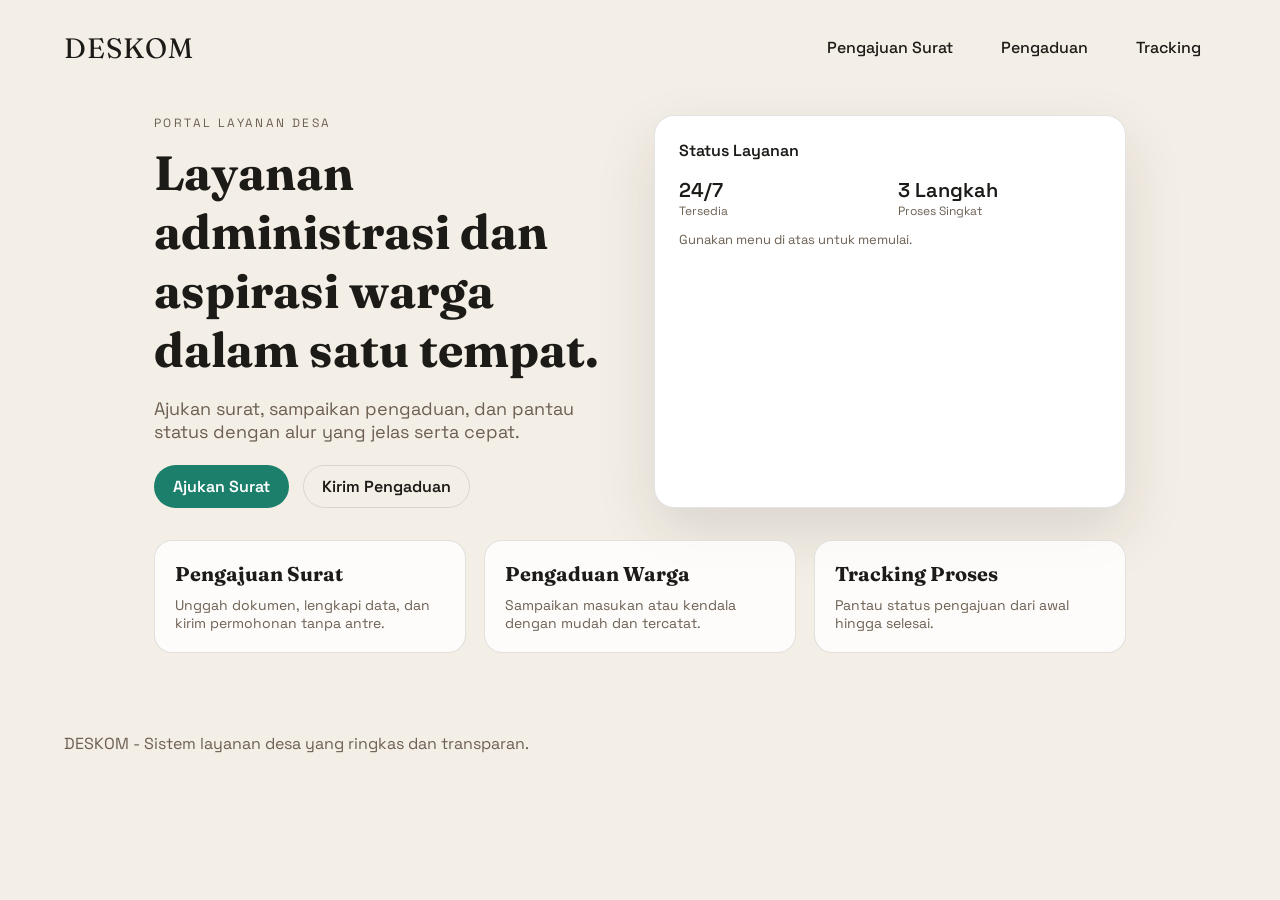
==== templates/index.html @ 74367c9b "first commit" ====
<!doctype html>
<html lang="id">
  <head>
    <meta charset="utf-8" />
    <meta name="viewport" content="width=device-width, initial-scale=1" />
    <title>Deskom - Layanan Desa</title>
    <link rel="stylesheet" href="/static/style.css" />
  </head>
  <body>
    <header class="site-header">
      <div class="brand">DESKOM</div>
      <nav class="nav">
        <a href="/pengajuan">Pengajuan Surat</a>
        <a href="/pengaduan">Pengaduan</a>
        <a href="/tracking">Tracking</a>
      </nav>
    </header>

    <main class="container">
      <section class="hero">
        <div class="hero-content">
          <p class="eyebrow">Portal Layanan Desa</p>
          <h1>Layanan administrasi dan aspirasi warga dalam satu tempat.</h1>
          <p class="lead">
            Ajukan surat, sampaikan pengaduan, dan pantau status dengan alur
            yang jelas serta cepat.
          </p>
          <div class="cta-row">
            <a class="btn primary" href="/pengajuan">Ajukan Surat</a>
            <a class="btn ghost" href="/pengaduan">Kirim Pengaduan</a>
          </div>
        </div>
        <div class="hero-card">
          <div class="card-title">Status Layanan</div>
          <div class="metrics">
            <div>
              <div class="metric-value">24/7</div>
              <div class="metric-label">Tersedia</div>
            </div>
            <div>
              <div class="metric-value">3 Langkah</div>
              <div class="metric-label">Proses Singkat</div>
            </div>
          </div>
          <p class="card-note">Gunakan menu di atas untuk memulai.</p>
        </div>
      </section>

      <section class="feature-grid">
        <a class="feature-card" href="/pengajuan">
          <h3>Pengajuan Surat</h3>
          <p>
            Unggah dokumen, lengkapi data, dan kirim permohonan tanpa antre.
          </p>
        </a>
        <a class="feature-card" href="/pengaduan">
          <h3>Pengaduan Warga</h3>
          <p>Sampaikan masukan atau kendala dengan mudah dan tercatat.</p>
        </a>
        <a class="feature-card" href="/tracking">
          <h3>Tracking Proses</h3>
          <p>Pantau status pengajuan dari awal hingga selesai.</p>
        </a>
      </section>
    </main>

    <footer class="site-footer">
      <p>DESKOM - Sistem layanan desa yang ringkas dan transparan.</p>
    </footer>
  </body>
</html>
---- static/style.css ----
@import url("https://fonts.googleapis.com/css2?family=Fraunces:wght@400;600;700&family=Space+Grotesk:wght@400;500;600&display=swap");

:root {
  --bg: #f4efe6;
  --bg-deep: #e7dccb;
  --ink: #1d1b18;
  --muted: #6c5f52;
  --accent: #1b7f6b;
  --accent-2: #d4632b;
  --card: #ffffff;
  --line: rgba(29, 27, 24, 0.12);
  --shadow: 0 24px 60px rgba(29, 27, 24, 0.12);
}

* {
  box-sizing: border-box;
  margin: 0;
  padding: 0;
}

body {
  font-family: "Space Grotesk", system-ui, sans-serif;
  color: var(--ink);
  background: var(--bg);
  min-height: 100vh;
}

a {
  color: inherit;
  text-decoration: none;
}

.site-header {
  display: flex;
  align-items: center;
  justify-content: space-between;
  padding: 28px 64px 8px;
}

.brand {
  font-family: "Fraunces", serif;
  font-size: 28px;
  letter-spacing: 1px;
}

.nav {
  display: flex;
  gap: 18px;
  flex-wrap: wrap;
}

.nav a {
  padding: 8px 14px;
  border-radius: 999px;
  border: 1px solid transparent;
  transition: all 0.2s ease;
  font-weight: 500;
}

.nav a:hover,
.nav a.active {
  border-color: var(--line);
  background: rgba(255, 255, 255, 0.7);
}

.container {
  max-width: 1100px;
  margin: 0 auto;
  padding: 40px 64px 80px;
}

.container.narrow {
  max-width: 760px;
}

.hero {
  display: grid;
  grid-template-columns: repeat(auto-fit, minmax(260px, 1fr));
  gap: 28px;
  align-items: stretch;
  animation: fade-up 0.6s ease both;
}

.hero-content h1 {
  font-family: "Fraunces", serif;
  font-size: clamp(32px, 4vw, 48px);
  margin: 12px 0 18px;
}

.eyebrow {
  text-transform: uppercase;
  font-size: 12px;
  letter-spacing: 2.4px;
  color: var(--muted);
}

.lead {
  font-size: 18px;
  color: var(--muted);
  max-width: 520px;
}

.cta-row {
  display: flex;
  gap: 14px;
  flex-wrap: wrap;
  margin-top: 22px;
}

.hero-card {
  background: var(--card);
  padding: 24px;
  border-radius: 20px;
  box-shadow: var(--shadow);
  border: 1px solid var(--line);
}

.card-title {
  font-weight: 600;
  margin-bottom: 16px;
}

.metrics {
  display: grid;
  grid-template-columns: repeat(2, 1fr);
  gap: 16px;
  margin-bottom: 12px;
}

.metric-value {
  font-size: 20px;
  font-weight: 600;
}

.metric-label {
  font-size: 12px;
  color: var(--muted);
}

.card-note {
  color: var(--muted);
  font-size: 13px;
}

.feature-grid {
  display: grid;
  grid-template-columns: repeat(auto-fit, minmax(220px, 1fr));
  gap: 18px;
  margin-top: 32px;
  animation: fade-up 0.6s ease 0.1s both;
}

.feature-card {
  background: rgba(255, 255, 255, 0.8);
  padding: 20px;
  border-radius: 18px;
  border: 1px solid var(--line);
  transition:
    transform 0.2s ease,
    box-shadow 0.2s ease;
}

.feature-card:hover {
  transform: translateY(-4px);
  box-shadow: var(--shadow);
}

.feature-card h3 {
  font-family: "Fraunces", serif;
  margin-bottom: 10px;
  font-size: 20px;
}

.feature-card p {
  color: var(--muted);
  font-size: 14px;
}

.panel {
  background: rgba(255, 255, 255, 0.9);
  padding: 28px;
  border-radius: 24px;
  border: 1px solid var(--line);
  box-shadow: var(--shadow);
  animation: fade-up 0.5s ease both;
}

.panel-header h2 {
  font-family: "Fraunces", serif;
  font-size: 28px;
  margin-bottom: 8px;
}

.panel-header p {
  color: var(--muted);
  margin-bottom: 18px;
}

.form {
  display: grid;
  gap: 16px;
}

.field {
  display: grid;
  gap: 8px;
  font-weight: 500;
}

.field input,
.field textarea {
  padding: 12px 14px;
  border-radius: 14px;
  border: 1px solid var(--line);
  font: inherit;
  background: #fffaf4;
}

.field input:focus,
.field textarea:focus {
  outline: 2px solid rgba(27, 127, 107, 0.3);
  border-color: var(--accent);
}

.field small {
  color: var(--muted);
  font-weight: 400;
}

.form-actions {
  display: flex;
  gap: 12px;
  flex-wrap: wrap;
  margin-top: 8px;
}

.btn {
  padding: 10px 18px;
  border-radius: 999px;
  border: 1px solid var(--line);
  font-weight: 600;
  display: inline-flex;
  align-items: center;
  justify-content: center;
  transition:
    transform 0.2s ease,
    box-shadow 0.2s ease;
}

.btn.primary {
  background: var(--accent);
  color: white;
  border-color: transparent;
}

.btn.ghost {
  background: transparent;
}

.btn:hover {
  transform: translateY(-1px);
  box-shadow: 0 12px 24px rgba(27, 127, 107, 0.18);
}

.table-wrap {
  overflow-x: auto;
}

table {
  width: 100%;
  border-collapse: collapse;
  min-width: 420px;
}

th,
td {
  text-align: left;
  padding: 12px 10px;
  border-bottom: 1px solid var(--line);
}

th {
  font-size: 13px;
  text-transform: uppercase;
  letter-spacing: 1px;
  color: var(--muted);
}

.status {
  display: inline-flex;
  padding: 6px 10px;
  border-radius: 999px;
  background: rgba(27, 127, 107, 0.12);
  color: var(--accent);
  font-weight: 600;
  font-size: 12px;
}

.empty-state {
  display: grid;
  gap: 12px;
  padding: 20px;
  background: rgba(27, 127, 107, 0.08);
  border-radius: 16px;
}

.site-footer {
  padding: 0 64px 40px;
  color: var(--muted);
}

@keyframes fade-up {
  from {
    opacity: 0;
    transform: translateY(16px);
  }
  to {
    opacity: 1;
    transform: translateY(0);
  }
}

@media (max-width: 768px) {
  .site-header {
    padding: 24px 24px 0;
    flex-direction: column;
    align-items: flex-start;
    gap: 12px;
  }

  .container {
    padding: 32px 24px 64px;
  }

  .site-footer {
    padding: 0 24px 32px;
  }
}
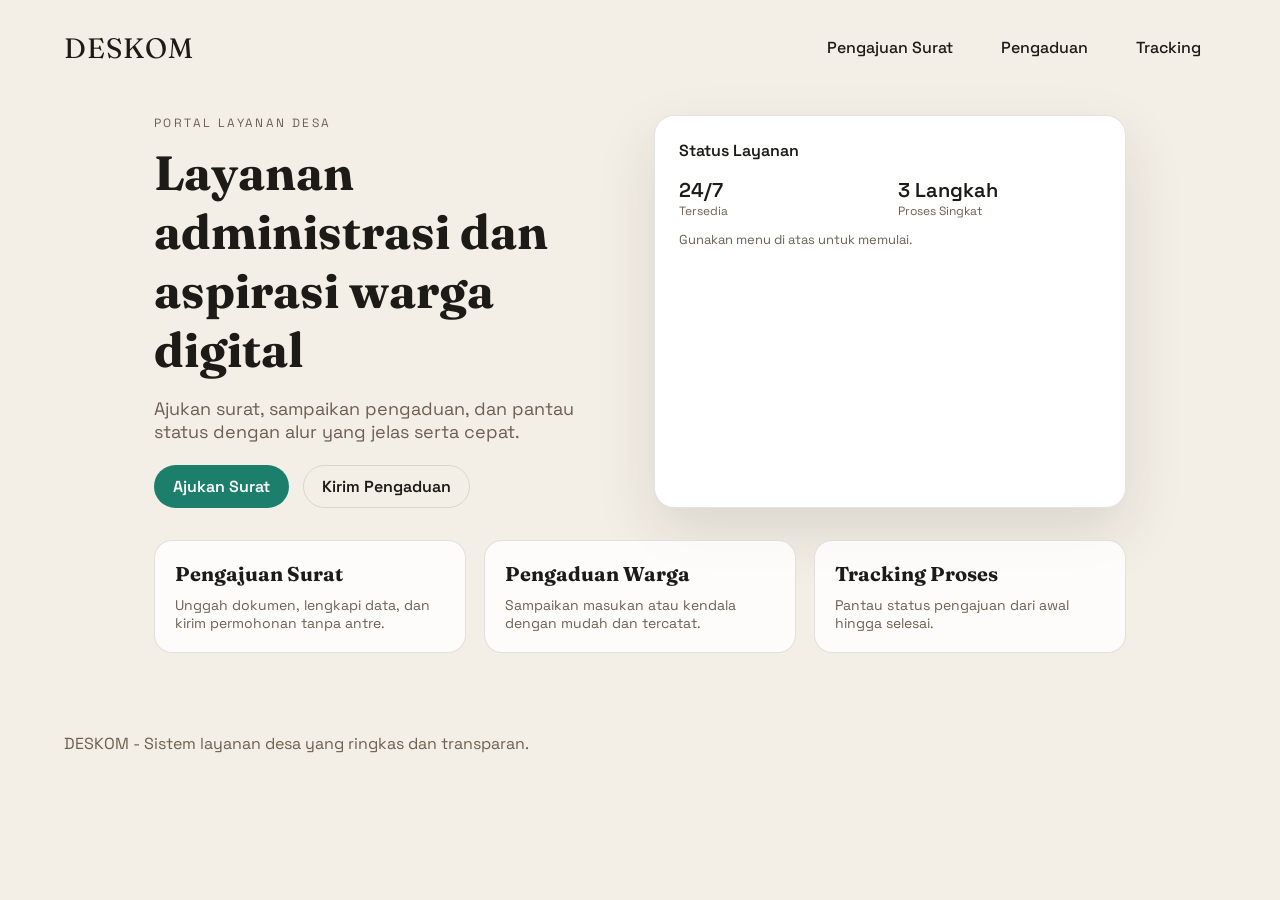
==== commit 594e8780: "test" ====
--- a/templates/index.html
+++ b/templates/index.html
@@ -20,7 +20,7 @@
       <section class="hero">
         <div class="hero-content">
           <p class="eyebrow">Portal Layanan Desa</p>
-          <h1>Layanan administrasi dan aspirasi warga dalam satu tempat.</h1>
+          <h1>Layanan administrasi dan aspirasi warga digital</h1>
           <p class="lead">
             Ajukan surat, sampaikan pengaduan, dan pantau status dengan alur
             yang jelas serta cepat.
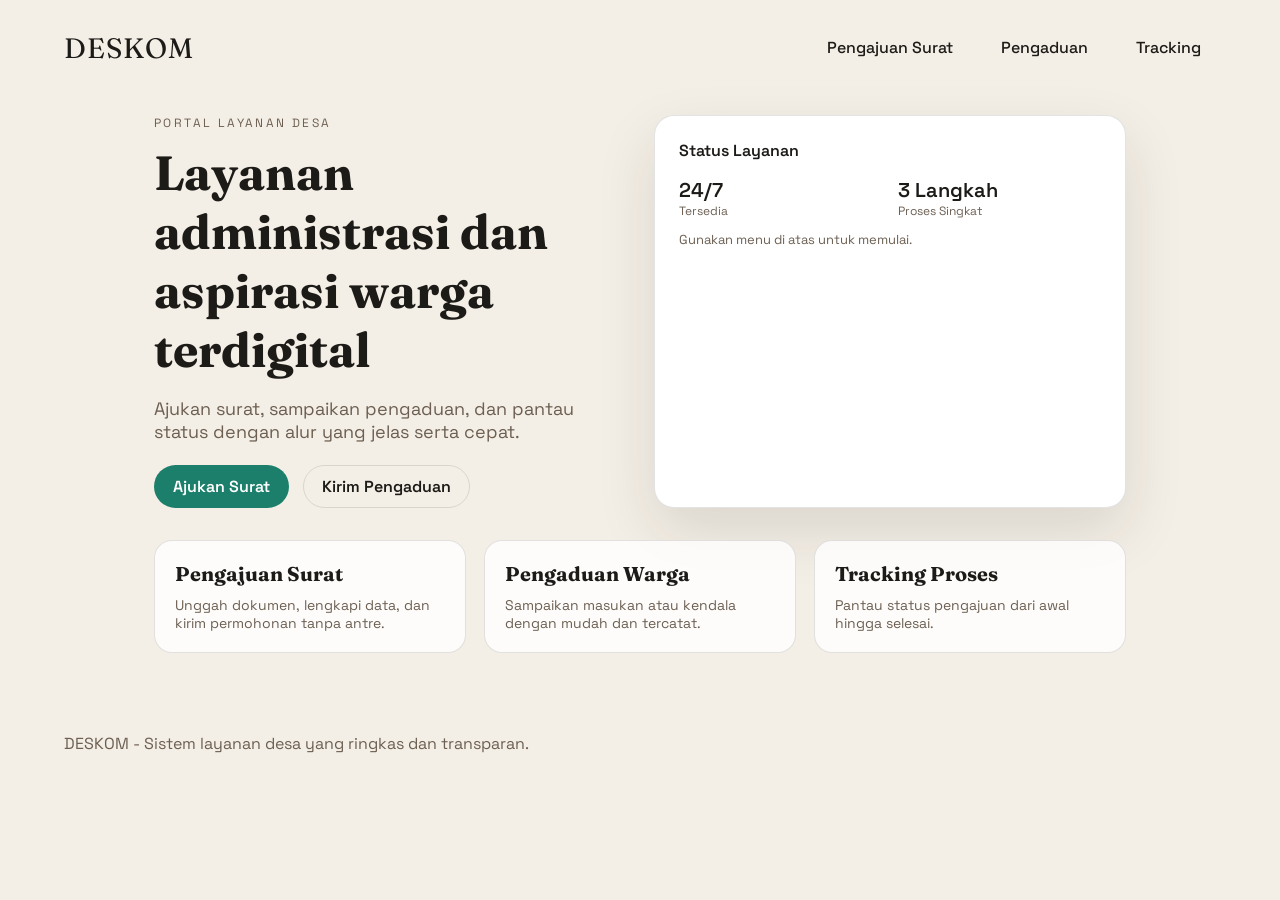
==== commit 79748f43: "test2" ====
--- a/templates/index.html
+++ b/templates/index.html
@@ -20,7 +20,7 @@
       <section class="hero">
         <div class="hero-content">
           <p class="eyebrow">Portal Layanan Desa</p>
-          <h1>Layanan administrasi dan aspirasi warga digital</h1>
+          <h1>Layanan administrasi dan aspirasi warga terdigital</h1>
           <p class="lead">
             Ajukan surat, sampaikan pengaduan, dan pantau status dengan alur
             yang jelas serta cepat.
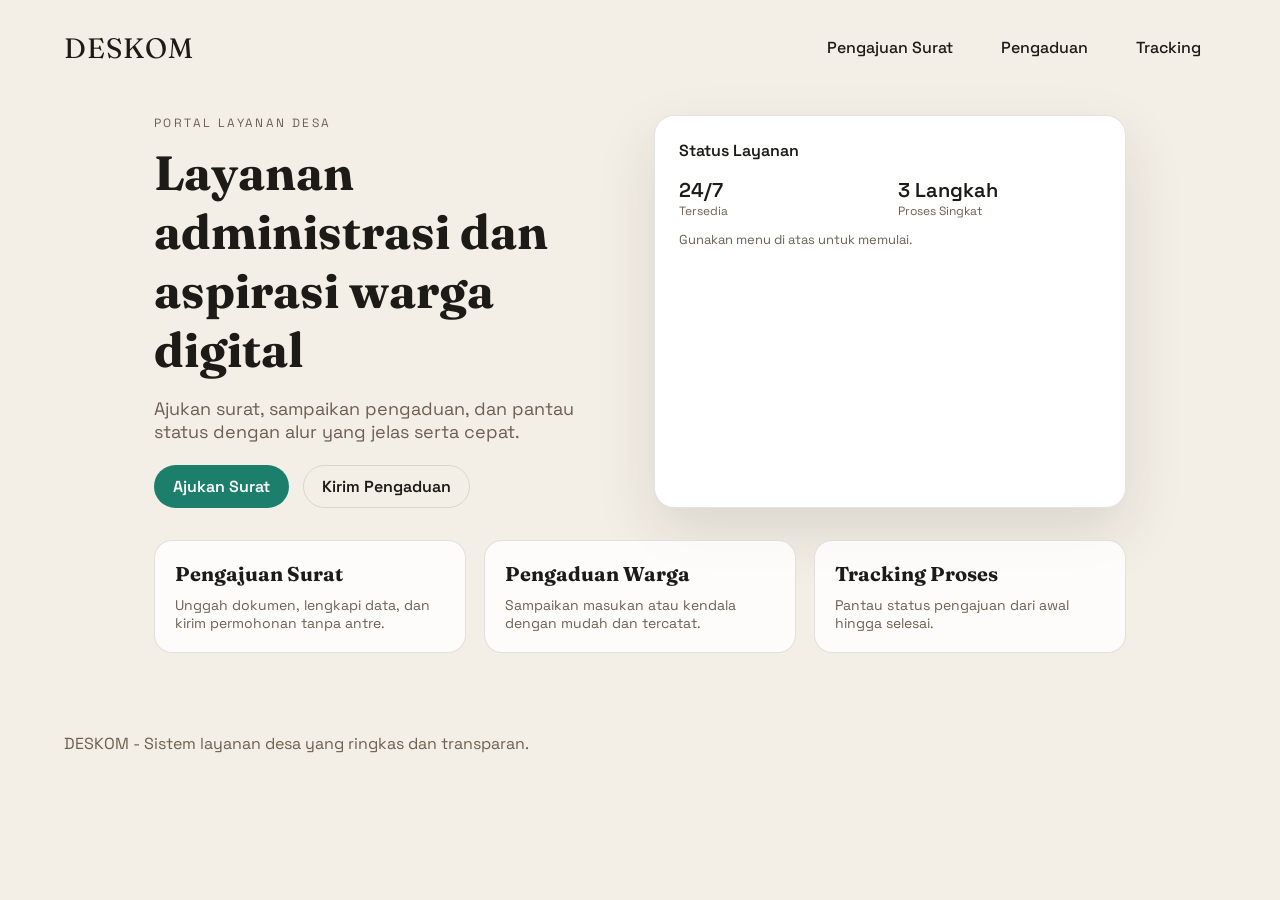
==== commit 9ceb9195: "test3" ====
--- a/templates/index.html
+++ b/templates/index.html
@@ -20,7 +20,7 @@
       <section class="hero">
         <div class="hero-content">
           <p class="eyebrow">Portal Layanan Desa</p>
-          <h1>Layanan administrasi dan aspirasi warga terdigital</h1>
+          <h1>Layanan administrasi dan aspirasi warga digital</h1>
           <p class="lead">
             Ajukan surat, sampaikan pengaduan, dan pantau status dengan alur
             yang jelas serta cepat.
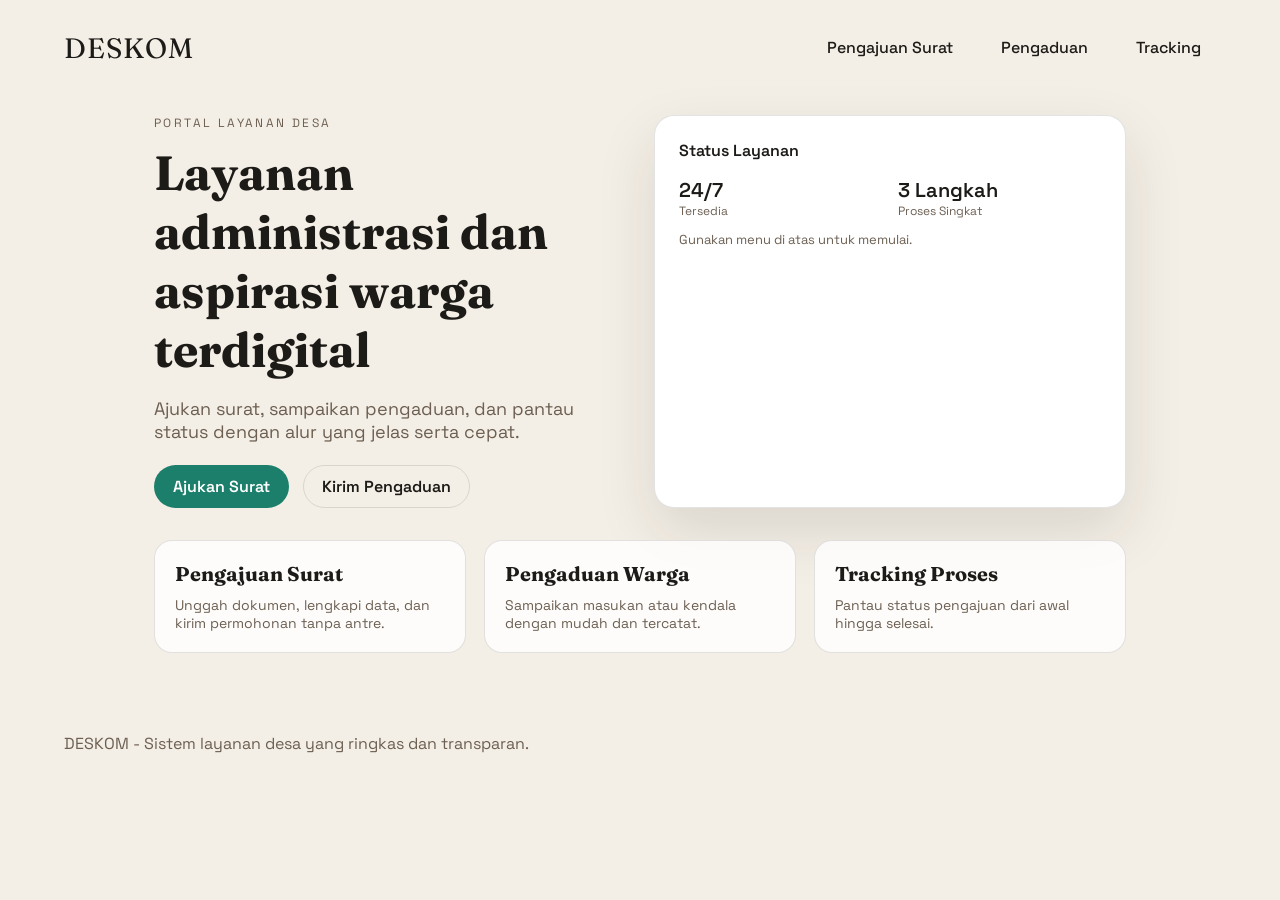
==== commit f79c21e7: "test4" ====
--- a/templates/index.html
+++ b/templates/index.html
@@ -20,7 +20,7 @@
       <section class="hero">
         <div class="hero-content">
           <p class="eyebrow">Portal Layanan Desa</p>
-          <h1>Layanan administrasi dan aspirasi warga digital</h1>
+          <h1>Layanan administrasi dan aspirasi warga terdigital</h1>
           <p class="lead">
             Ajukan surat, sampaikan pengaduan, dan pantau status dengan alur
             yang jelas serta cepat.
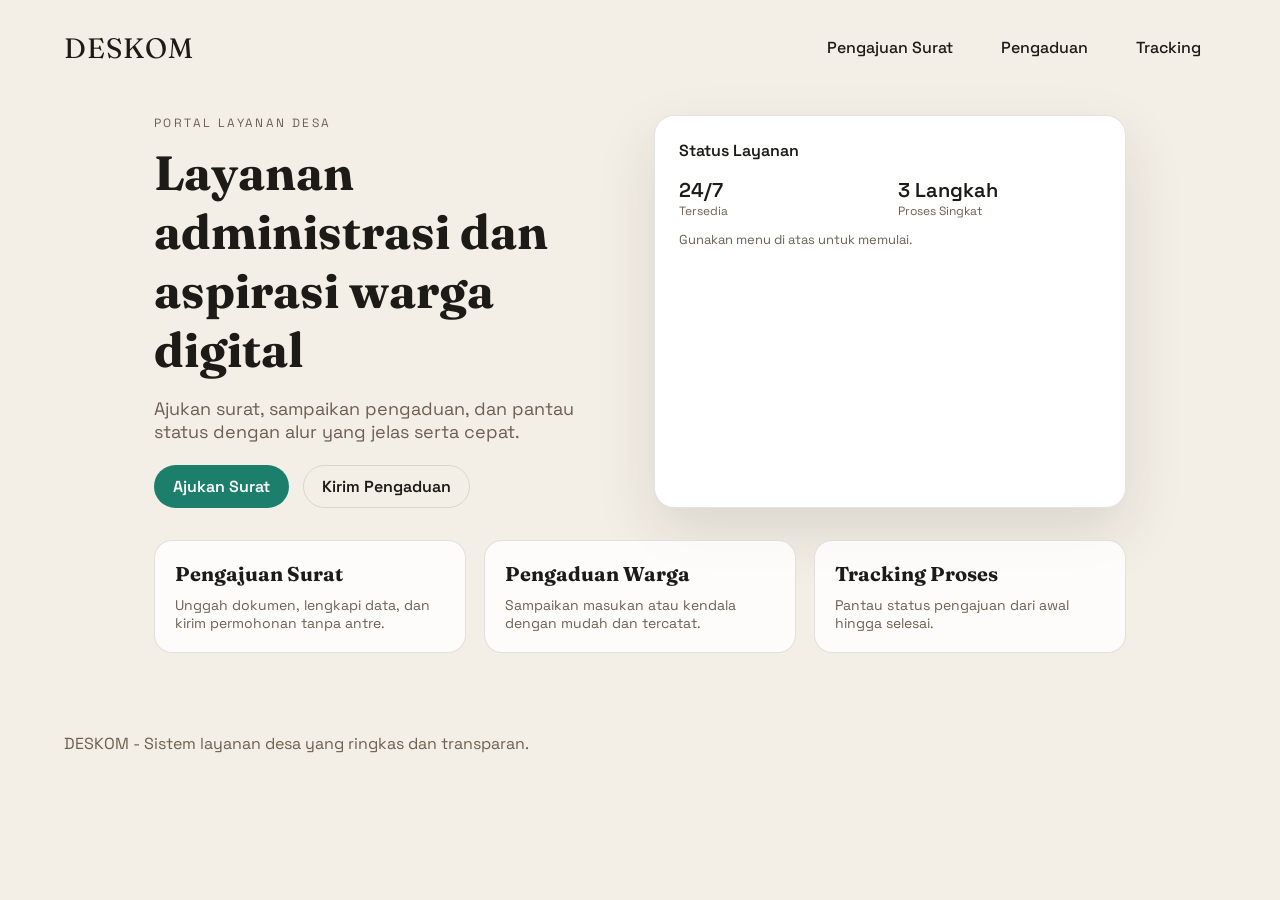
==== commit e9be7078: "test5" ====
--- a/templates/index.html
+++ b/templates/index.html
@@ -20,7 +20,7 @@
       <section class="hero">
         <div class="hero-content">
           <p class="eyebrow">Portal Layanan Desa</p>
-          <h1>Layanan administrasi dan aspirasi warga terdigital</h1>
+          <h1>Layanan administrasi dan aspirasi warga digital</h1>
           <p class="lead">
             Ajukan surat, sampaikan pengaduan, dan pantau status dengan alur
             yang jelas serta cepat.
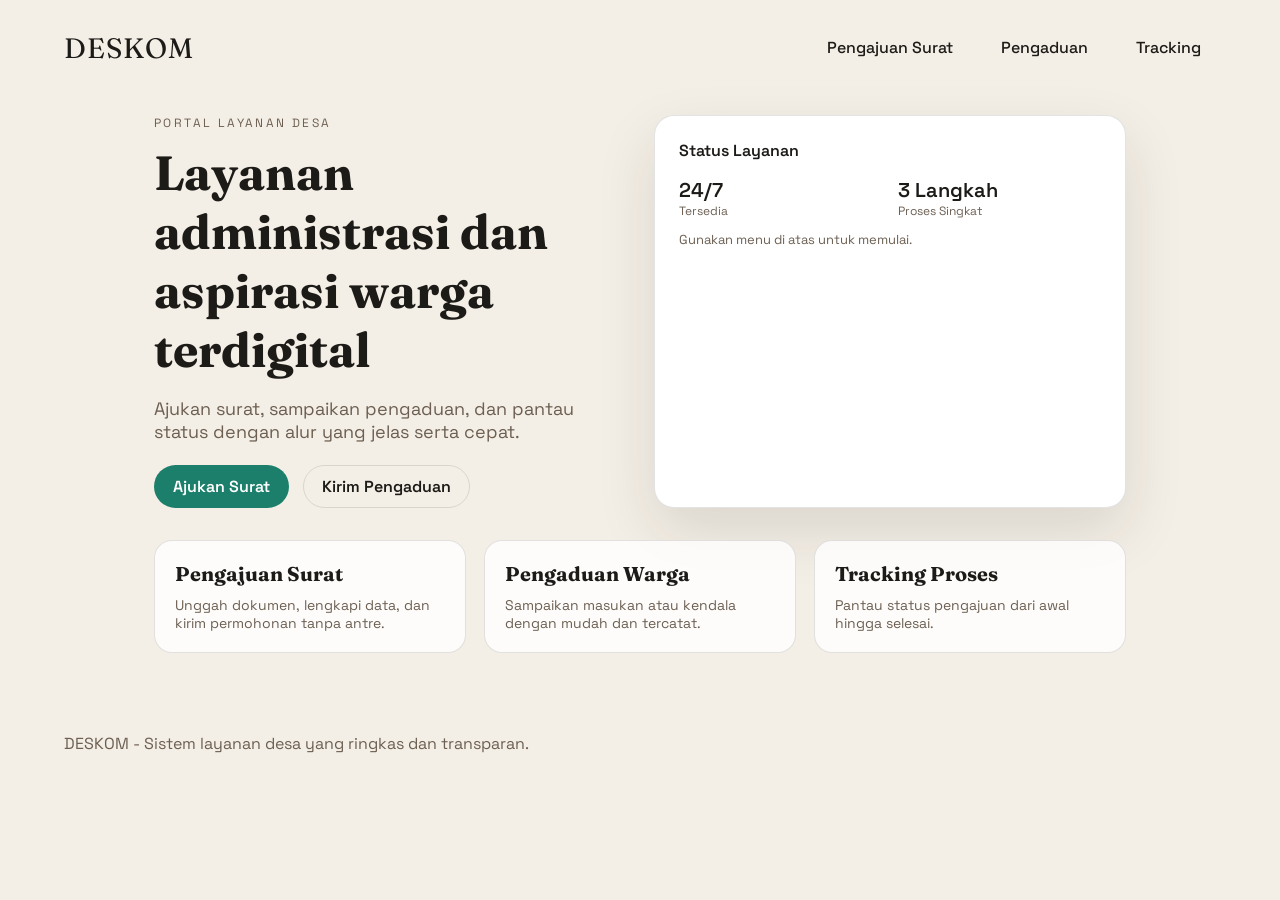
==== commit 75a070b2: "test6" ====
--- a/templates/index.html
+++ b/templates/index.html
@@ -20,7 +20,7 @@
       <section class="hero">
         <div class="hero-content">
           <p class="eyebrow">Portal Layanan Desa</p>
-          <h1>Layanan administrasi dan aspirasi warga digital</h1>
+          <h1>Layanan administrasi dan aspirasi warga terdigital</h1>
           <p class="lead">
             Ajukan surat, sampaikan pengaduan, dan pantau status dengan alur
             yang jelas serta cepat.
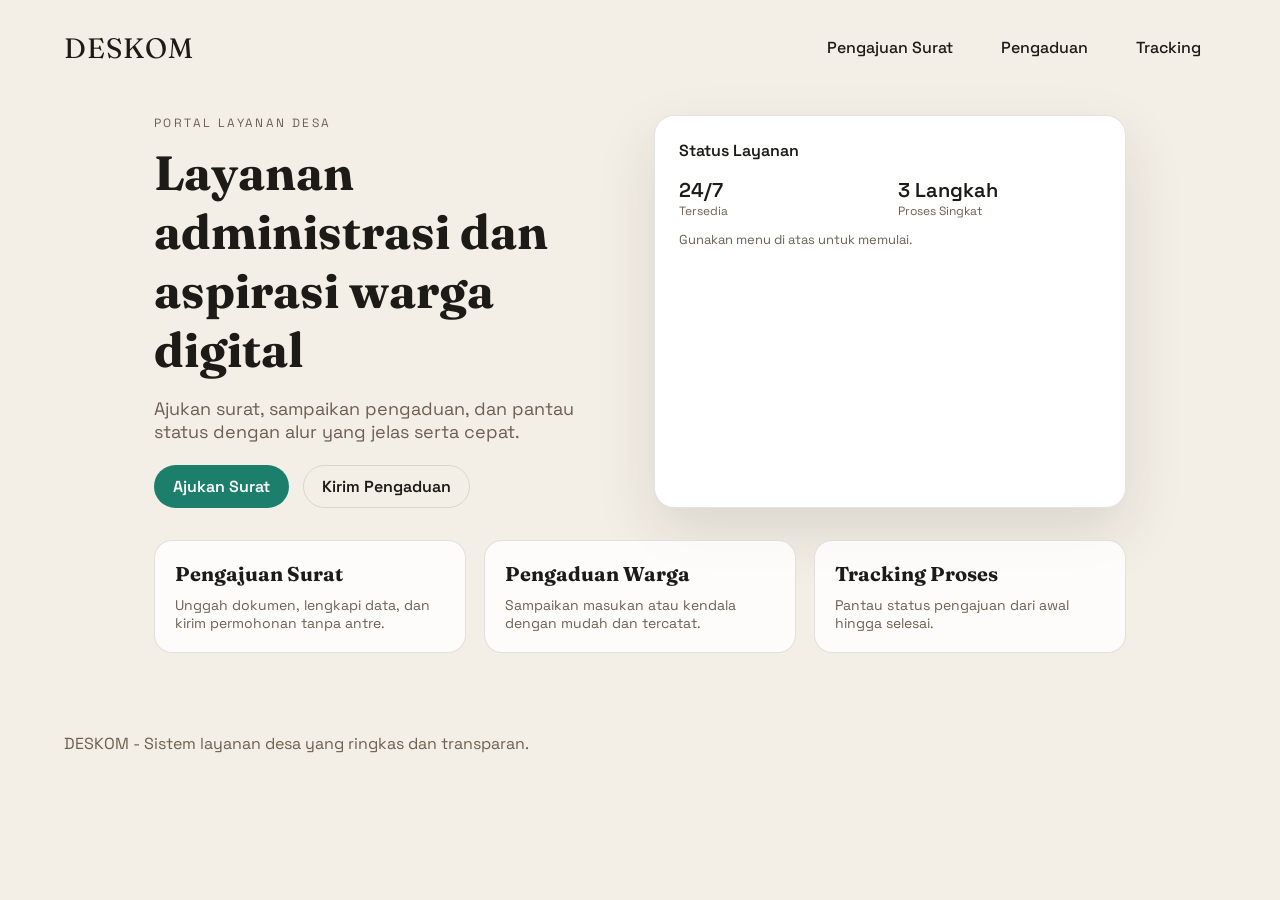
==== commit 51dc54cc: "test7" ====
--- a/templates/index.html
+++ b/templates/index.html
@@ -20,7 +20,7 @@
       <section class="hero">
         <div class="hero-content">
           <p class="eyebrow">Portal Layanan Desa</p>
-          <h1>Layanan administrasi dan aspirasi warga terdigital</h1>
+          <h1>Layanan administrasi dan aspirasi warga digital</h1>
           <p class="lead">
             Ajukan surat, sampaikan pengaduan, dan pantau status dengan alur
             yang jelas serta cepat.
